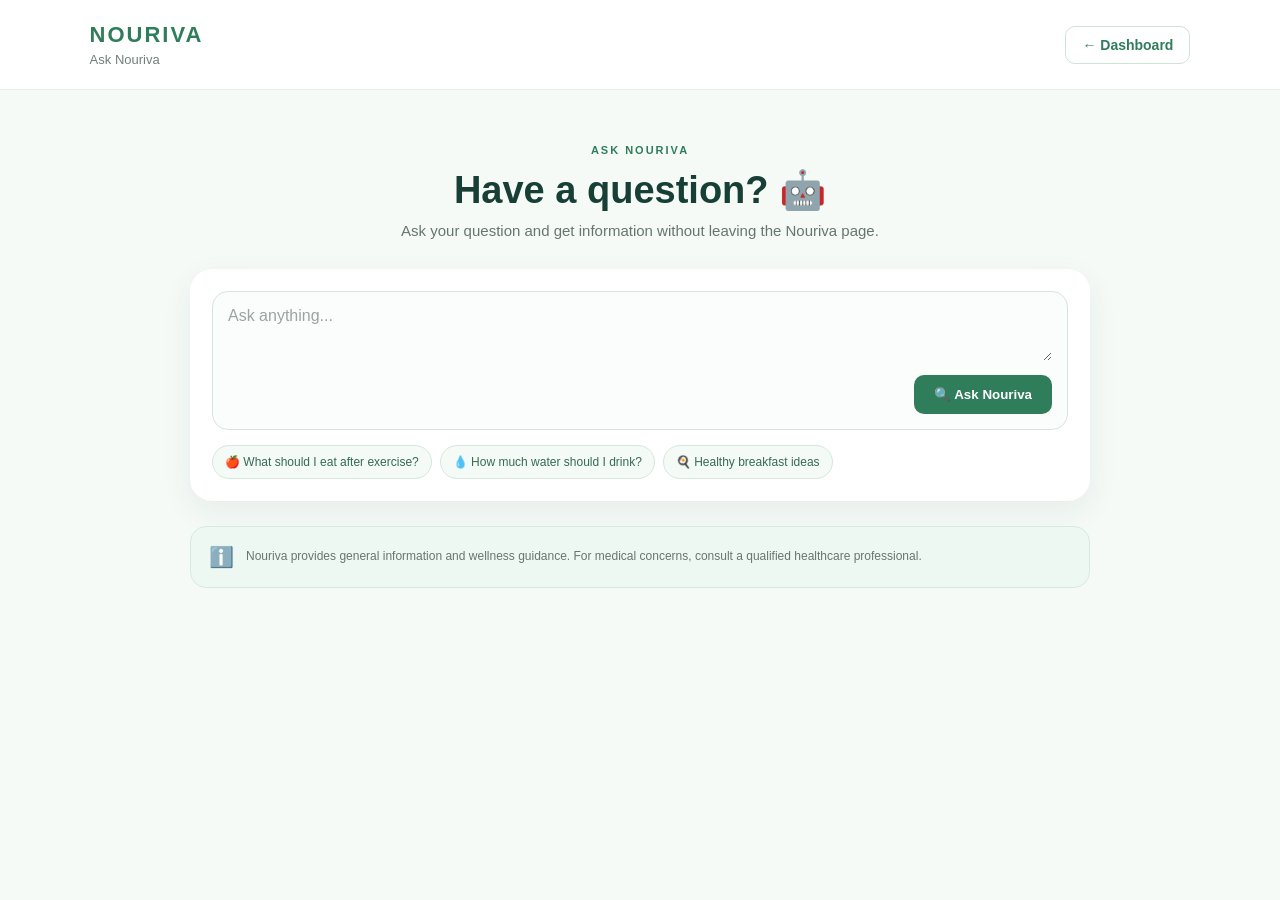
==== ask-nouriva.html @ 3e92b27c "Add files via upload" ====
<!DOCTYPE html>
<html lang="en">

<head>
    <meta charset="UTF-8">
    <meta name="viewport" content="width=device-width, initial-scale=1.0">

    <title>Nouriva - Ask Nouriva</title>

    <link rel="stylesheet" href="ask-nouriva.css">
</head>

<body>

<header class="ask-header">

    <div>
        <div class="brand">NOURIVA</div>
        <p>Ask Nouriva</p>
    </div>

    <a href="index.html" class="back-btn">
        ← Dashboard
    </a>

</header>


<main class="ask-container">

    <section class="ask-hero">

        <span>ASK NOURIVA</span>

        <h1>
            Have a question? 🤖
        </h1>

        <p>
            Ask your question and get information
            without leaving the Nouriva page.
        </p>

    </section>


    <!-- QUESTION BOX -->

    <section class="question-card">

        <div class="question-box">

            <textarea
                id="questionInput"
                placeholder="Ask anything..."
                rows="3"
            ></textarea>

            <button
                id="askButton"
                onclick="askQuestion()"
            >
                🔍 Ask Nouriva
            </button>

        </div>


        <div class="suggestions">

            <button onclick="useQuestion(
                'What should I eat after exercise?'
            )">
                🍎 What should I eat after exercise?
            </button>

            <button onclick="useQuestion(
                'How much water should I drink every day?'
            )">
                💧 How much water should I drink?
            </button>

            <button onclick="useQuestion(
                'What is a healthy breakfast?'
            )">
                🍳 Healthy breakfast ideas
            </button>

        </div>

    </section>


    <!-- ANSWER -->

    <section
        id="answerSection"
        class="answer-card hidden"
    >

        <div class="answer-heading">

            <span>ANSWER</span>

            <div id="loading">
                Searching...
            </div>

        </div>


        <div
            id="answerContent"
            class="answer-content"
        ></div>


        <div
            id="sourceArea"
            class="source-area"
        ></div>

    </section>


    <!-- NOTICE -->

    <section class="info-card">

        <div class="info-icon">
            ℹ️
        </div>

        <p>
            Nouriva provides general information and
            wellness guidance. For medical concerns,
            consult a qualified healthcare professional.
        </p>

    </section>

</main>


<script src="ask-nouriva.js"></script>

</body>
</html>
---- ask-nouriva.css ----
/* =========================
   NOURIVA ASK
========================= */

* {
    box-sizing: border-box;
    margin: 0;
    padding: 0;
}

body {
    font-family: Arial, sans-serif;
    background: #f5faf7;
    color: #173f35;
}


/* HEADER */

.ask-header {
    background: white;

    padding: 22px 7%;

    display: flex;
    align-items: center;
    justify-content: space-between;

    border-bottom: 1px solid #e2eee7;
}

.brand {
    color: #2f7d5b;

    font-size: 22px;

    font-weight: 800;

    letter-spacing: 2px;
}

.ask-header p {
    color: #718078;

    font-size: 13px;

    margin-top: 4px;
}

.back-btn {
    text-decoration: none;

    color: #2f7d5b;

    border: 1px solid #cfe2d7;

    padding: 10px 16px;

    border-radius: 10px;

    font-size: 14px;

    font-weight: 600;
}


/* MAIN */

.ask-container {
    width: 90%;

    max-width: 900px;

    margin: 50px auto;
}


/* HERO */

.ask-hero {
    text-align: center;

    margin-bottom: 30px;
}

.ask-hero span {
    color: #2f7d5b;

    font-size: 11px;

    font-weight: 700;

    letter-spacing: 2px;
}

.ask-hero h1 {
    font-size: 38px;

    margin: 10px 0;
}

.ask-hero p {
    color: #68756f;

    font-size: 15px;
}


/* QUESTION CARD */

.question-card {
    background: white;

    padding: 22px;

    border-radius: 22px;

    box-shadow:
        0 10px 30px rgba(24, 55, 43, 0.07);
}


/* QUESTION BOX */

.question-box {
    border: 1px solid #d6e5dc;

    border-radius: 16px;

    padding: 15px;

    background: #fbfdfc;
}

.question-box textarea {
    width: 100%;

    border: none;

    outline: none;

    resize: vertical;

    background: transparent;

    font-family: inherit;

    font-size: 16px;

    color: #173f35;
}

.question-box textarea::placeholder {
    color: #9aa59f;
}

.question-box button {
    display: block;

    margin-left: auto;

    margin-top: 10px;

    border: none;

    background: #2f7d5b;

    color: white;

    padding: 12px 20px;

    border-radius: 10px;

    font-weight: 700;

    cursor: pointer;

    transition: 0.2s;
}

.question-box button:hover {
    background: #245f46;
}


/* SUGGESTIONS */

.suggestions {
    display: flex;

    flex-wrap: wrap;

    gap: 8px;

    margin-top: 15px;
}

.suggestions button {
    border: 1px solid #d7e7de;

    background: #f4faf6;

    color: #356c54;

    padding: 9px 12px;

    border-radius: 20px;

    cursor: pointer;

    font-size: 12px;
}


/* ANSWER */

.answer-card {
    background: white;

    border-radius: 22px;

    padding: 25px;

    margin-top: 25px;

    box-shadow:
        0 10px 30px rgba(24, 55, 43, 0.07);
}

.hidden {
    display: none;
}

.answer-heading {
    display: flex;

    justify-content: space-between;

    align-items: center;

    border-bottom: 1px solid #edf1ee;

    padding-bottom: 15px;

    margin-bottom: 20px;
}

.answer-heading span {
    color: #2f7d5b;

    font-size: 11px;

    font-weight: 700;

    letter-spacing: 2px;
}

#loading {
    color: #7c8982;

    font-size: 12px;

    display: none;
}

.answer-content {
    color: #45554d;

    font-size: 15px;

    line-height: 1.8;

    white-space: pre-line;
}


/* SOURCES */

.source-area {
    margin-top: 20px;

    padding-top: 15px;

    border-top: 1px solid #edf1ee;
}

.source-area a {
    color: #2f7d5b;

    text-decoration: none;

    font-size: 13px;

    font-weight: 600;
}


/* INFO */

.info-card {
    display: flex;

    align-items: center;

    gap: 12px;

    background: #eef8f2;

    border: 1px solid #d8eade;

    border-radius: 16px;

    padding: 18px;

    margin-top: 25px;
}

.info-icon {
    font-size: 20px;
}

.info-card p {
    color: #68756f;

    font-size: 12px;

    line-height: 1.6;
}


/* MOBILE */

@media (max-width: 650px) {

    .ask-header {
        padding: 18px 5%;
    }

    .ask-container {
        width: 92%;

        margin: 35px auto;
    }

    .ask-hero h1 {
        font-size: 30px;
    }

    .suggestions {
        flex-direction: column;
    }

    .suggestions button {
        text-align: left;
    }

}
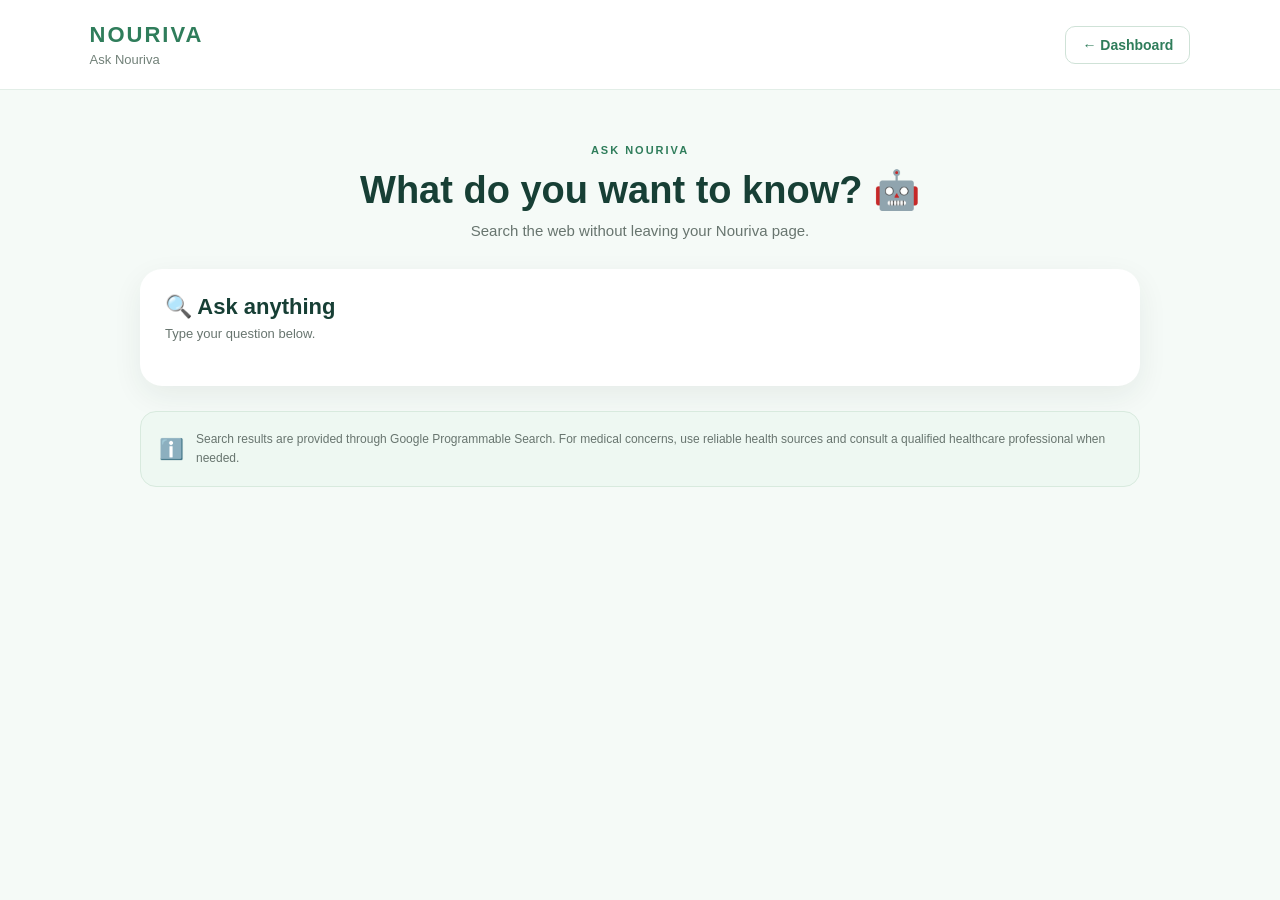
==== commit 8e059680: "Add files via upload" ====
--- a/ask-nouriva.html
+++ b/ask-nouriva.html
@@ -2,128 +2,114 @@
 <html lang="en">
 
 <head>
+
     <meta charset="UTF-8">
-    <meta name="viewport" content="width=device-width, initial-scale=1.0">
+
+    <meta
+        name="viewport"
+        content="width=device-width, initial-scale=1.0"
+    >
 
     <title>Nouriva - Ask Nouriva</title>
 
-    <link rel="stylesheet" href="ask-nouriva.css">
+    <link
+        rel="stylesheet"
+        href="ask-nouriva.css"
+    >
+
+    <!-- GOOGLE PROGRAMMABLE SEARCH -->
+
+    <script
+        async
+        src="https://cse.google.com/cse.js?cx=YOUR_SEARCH_ENGINE_ID"
+    ></script>
+
 </head>
 
+
 <body>
+
 
 <header class="ask-header">
 
     <div>
-        <div class="brand">NOURIVA</div>
-        <p>Ask Nouriva</p>
+
+        <div class="brand">
+            NOURIVA
+        </div>
+
+        <p>
+            Ask Nouriva
+        </p>
+
     </div>
 
-    <a href="index.html" class="back-btn">
+
+    <a
+        href="index.html"
+        class="back-btn"
+    >
         ← Dashboard
     </a>
 
 </header>
 
 
+
 <main class="ask-container">
+
+
+    <!-- HERO -->
 
     <section class="ask-hero">
 
-        <span>ASK NOURIVA</span>
+        <span>
+            ASK NOURIVA
+        </span>
 
         <h1>
-            Have a question? 🤖
+            What do you want to know? 🤖
         </h1>
 
         <p>
-            Ask your question and get information
-            without leaving the Nouriva page.
+            Search the web without leaving
+            your Nouriva page.
         </p>
 
     </section>
 
 
-    <!-- QUESTION BOX -->
 
-    <section class="question-card">
+    <!-- GOOGLE SEARCH -->
 
-        <div class="question-box">
+    <section class="search-card">
 
-            <textarea
-                id="questionInput"
-                placeholder="Ask anything..."
-                rows="3"
-            ></textarea>
+        <div class="search-title">
 
-            <button
-                id="askButton"
-                onclick="askQuestion()"
-            >
-                🔍 Ask Nouriva
-            </button>
+            <h2>
+                🔍 Ask anything
+            </h2>
+
+            <p>
+                Type your question below.
+            </p>
 
         </div>
 
 
-        <div class="suggestions">
+        <!-- GOOGLE SEARCH BOX + RESULTS -->
 
-            <button onclick="useQuestion(
-                'What should I eat after exercise?'
-            )">
-                🍎 What should I eat after exercise?
-            </button>
+        <div class="google-search-area">
 
-            <button onclick="useQuestion(
-                'How much water should I drink every day?'
-            )">
-                💧 How much water should I drink?
-            </button>
-
-            <button onclick="useQuestion(
-                'What is a healthy breakfast?'
-            )">
-                🍳 Healthy breakfast ideas
-            </button>
+            <div class="gcse-search"></div>
 
         </div>
 
     </section>
 
 
-    <!-- ANSWER -->
 
-    <section
-        id="answerSection"
-        class="answer-card hidden"
-    >
-
-        <div class="answer-heading">
-
-            <span>ANSWER</span>
-
-            <div id="loading">
-                Searching...
-            </div>
-
-        </div>
-
-
-        <div
-            id="answerContent"
-            class="answer-content"
-        ></div>
-
-
-        <div
-            id="sourceArea"
-            class="source-area"
-        ></div>
-
-    </section>
-
-
-    <!-- NOTICE -->
+    <!-- INFO -->
 
     <section class="info-card">
 
@@ -132,17 +118,19 @@
         </div>
 
         <p>
-            Nouriva provides general information and
-            wellness guidance. For medical concerns,
-            consult a qualified healthcare professional.
+            Search results are provided through
+            Google Programmable Search. For
+            medical concerns, use reliable health
+            sources and consult a qualified
+            healthcare professional when needed.
         </p>
 
     </section>
 
+
 </main>
 
 
-<script src="ask-nouriva.js"></script>
+</body>
 
-</body>
 </html>
--- a/ask-nouriva.css
+++ b/ask-nouriva.css
@@ -8,28 +8,41 @@
     padding: 0;
 }
 
+
 body {
+
     font-family: Arial, sans-serif;
+
     background: #f5faf7;
+
     color: #173f35;
-}
-
-
-/* HEADER */
+
+}
+
+
+/* =========================
+   HEADER
+========================= */
 
 .ask-header {
+
     background: white;
 
     padding: 22px 7%;
 
     display: flex;
+
     align-items: center;
+
     justify-content: space-between;
 
     border-bottom: 1px solid #e2eee7;
-}
+
+}
+
 
 .brand {
+
     color: #2f7d5b;
 
     font-size: 22px;
@@ -37,17 +50,23 @@
     font-weight: 800;
 
     letter-spacing: 2px;
-}
+
+}
+
 
 .ask-header p {
+
     color: #718078;
 
     font-size: 13px;
 
     margin-top: 4px;
-}
+
+}
+
 
 .back-btn {
+
     text-decoration: none;
 
     color: #2f7d5b;
@@ -61,29 +80,40 @@
     font-size: 14px;
 
     font-weight: 600;
-}
-
-
-/* MAIN */
+
+}
+
+
+/* =========================
+   MAIN
+========================= */
 
 .ask-container {
+
     width: 90%;
 
-    max-width: 900px;
+    max-width: 1000px;
 
     margin: 50px auto;
-}
-
-
-/* HERO */
+
+}
+
+
+/* =========================
+   HERO
+========================= */
 
 .ask-hero {
+
     text-align: center;
 
     margin-bottom: 30px;
-}
+
+}
+
 
 .ask-hero span {
+
     color: #2f7d5b;
 
     font-size: 11px;
@@ -91,267 +121,253 @@
     font-weight: 700;
 
     letter-spacing: 2px;
-}
+
+}
+
 
 .ask-hero h1 {
+
     font-size: 38px;
 
     margin: 10px 0;
-}
+
+}
+
 
 .ask-hero p {
+
     color: #68756f;
 
     font-size: 15px;
-}
-
-
-/* QUESTION CARD */
-
-.question-card {
+
+}
+
+
+/* =========================
+   SEARCH CARD
+========================= */
+
+.search-card {
+
     background: white;
 
-    padding: 22px;
-
     border-radius: 22px;
 
+    padding: 25px;
+
     box-shadow:
-        0 10px 30px rgba(24, 55, 43, 0.07);
-}
-
-
-/* QUESTION BOX */
-
-.question-box {
-    border: 1px solid #d6e5dc;
+        0 10px 30px
+        rgba(24, 55, 43, 0.07);
+
+}
+
+
+.search-title {
+
+    margin-bottom: 20px;
+
+}
+
+
+.search-title h2 {
+
+    font-size: 22px;
+
+    margin-bottom: 6px;
+
+}
+
+
+.search-title p {
+
+    color: #68756f;
+
+    font-size: 13px;
+
+}
+
+
+/* =========================
+   GOOGLE SEARCH AREA
+========================= */
+
+.google-search-area {
+
+    width: 100%;
+
+}
+
+
+/*
+   Google search input
+*/
+
+.gsc-control-cse {
+
+    border: none !important;
+
+    padding: 0 !important;
+
+    background: transparent !important;
+
+}
+
+
+.gsc-input-box {
+
+    border-radius: 12px !important;
+
+    border: 1px solid #d6e5dc !important;
+
+    min-height: 45px;
+
+}
+
+
+.gsc-search-button-v2 {
+
+    background: #2f7d5b !important;
+
+    border-color: #2f7d5b !important;
+
+    border-radius: 10px !important;
+
+    padding: 12px 18px !important;
+
+}
+
+
+.gsc-search-button-v2:hover {
+
+    background: #245f46 !important;
+
+}
+
+
+/* =========================
+   GOOGLE RESULTS
+========================= */
+
+.gsc-result {
+
+    padding: 18px 0 !important;
+
+}
+
+
+.gs-title {
+
+    color: #2f7d5b !important;
+
+}
+
+
+.gs-title b {
+
+    color: #2f7d5b !important;
+
+}
+
+
+.gs-snippet {
+
+    color: #53635b !important;
+
+    line-height: 1.6 !important;
+
+}
+
+
+.gsc-url-top {
+
+    color: #718078 !important;
+
+}
+
+
+.gsc-results {
+
+    width: 100% !important;
+
+}
+
+
+/* =========================
+   INFO
+========================= */
+
+.info-card {
+
+    display: flex;
+
+    align-items: center;
+
+    gap: 12px;
+
+    background: #eef8f2;
+
+    border: 1px solid #d8eade;
 
     border-radius: 16px;
 
-    padding: 15px;
-
-    background: #fbfdfc;
-}
-
-.question-box textarea {
-    width: 100%;
-
-    border: none;
-
-    outline: none;
-
-    resize: vertical;
-
-    background: transparent;
-
-    font-family: inherit;
-
-    font-size: 16px;
-
-    color: #173f35;
-}
-
-.question-box textarea::placeholder {
-    color: #9aa59f;
-}
-
-.question-box button {
-    display: block;
-
-    margin-left: auto;
-
-    margin-top: 10px;
-
-    border: none;
-
-    background: #2f7d5b;
-
-    color: white;
-
-    padding: 12px 20px;
-
-    border-radius: 10px;
-
-    font-weight: 700;
-
-    cursor: pointer;
-
-    transition: 0.2s;
-}
-
-.question-box button:hover {
-    background: #245f46;
-}
-
-
-/* SUGGESTIONS */
-
-.suggestions {
-    display: flex;
-
-    flex-wrap: wrap;
-
-    gap: 8px;
-
-    margin-top: 15px;
-}
-
-.suggestions button {
-    border: 1px solid #d7e7de;
-
-    background: #f4faf6;
-
-    color: #356c54;
-
-    padding: 9px 12px;
-
-    border-radius: 20px;
-
-    cursor: pointer;
+    padding: 18px;
+
+    margin-top: 25px;
+
+}
+
+
+.info-icon {
+
+    font-size: 20px;
+
+}
+
+
+.info-card p {
+
+    color: #68756f;
 
     font-size: 12px;
-}
-
-
-/* ANSWER */
-
-.answer-card {
-    background: white;
-
-    border-radius: 22px;
-
-    padding: 25px;
-
-    margin-top: 25px;
-
-    box-shadow:
-        0 10px 30px rgba(24, 55, 43, 0.07);
-}
-
-.hidden {
-    display: none;
-}
-
-.answer-heading {
-    display: flex;
-
-    justify-content: space-between;
-
-    align-items: center;
-
-    border-bottom: 1px solid #edf1ee;
-
-    padding-bottom: 15px;
-
-    margin-bottom: 20px;
-}
-
-.answer-heading span {
-    color: #2f7d5b;
-
-    font-size: 11px;
-
-    font-weight: 700;
-
-    letter-spacing: 2px;
-}
-
-#loading {
-    color: #7c8982;
-
-    font-size: 12px;
-
-    display: none;
-}
-
-.answer-content {
-    color: #45554d;
-
-    font-size: 15px;
-
-    line-height: 1.8;
-
-    white-space: pre-line;
-}
-
-
-/* SOURCES */
-
-.source-area {
-    margin-top: 20px;
-
-    padding-top: 15px;
-
-    border-top: 1px solid #edf1ee;
-}
-
-.source-area a {
-    color: #2f7d5b;
-
-    text-decoration: none;
-
-    font-size: 13px;
-
-    font-weight: 600;
-}
-
-
-/* INFO */
-
-.info-card {
-    display: flex;
-
-    align-items: center;
-
-    gap: 12px;
-
-    background: #eef8f2;
-
-    border: 1px solid #d8eade;
-
-    border-radius: 16px;
-
-    padding: 18px;
-
-    margin-top: 25px;
-}
-
-.info-icon {
-    font-size: 20px;
-}
-
-.info-card p {
-    color: #68756f;
-
-    font-size: 12px;
 
     line-height: 1.6;
-}
-
-
-/* MOBILE */
+
+}
+
+
+/* =========================
+   MOBILE
+========================= */
 
 @media (max-width: 650px) {
 
     .ask-header {
+
         padding: 18px 5%;
+
     }
 
+
     .ask-container {
+
         width: 92%;
 
         margin: 35px auto;
+
     }
 
+
     .ask-hero h1 {
+
         font-size: 30px;
+
     }
 
-    .suggestions {
-        flex-direction: column;
+
+    .search-card {
+
+        padding: 18px;
+
     }
 
-    .suggestions button {
-        text-align: left;
-    }
-
 }
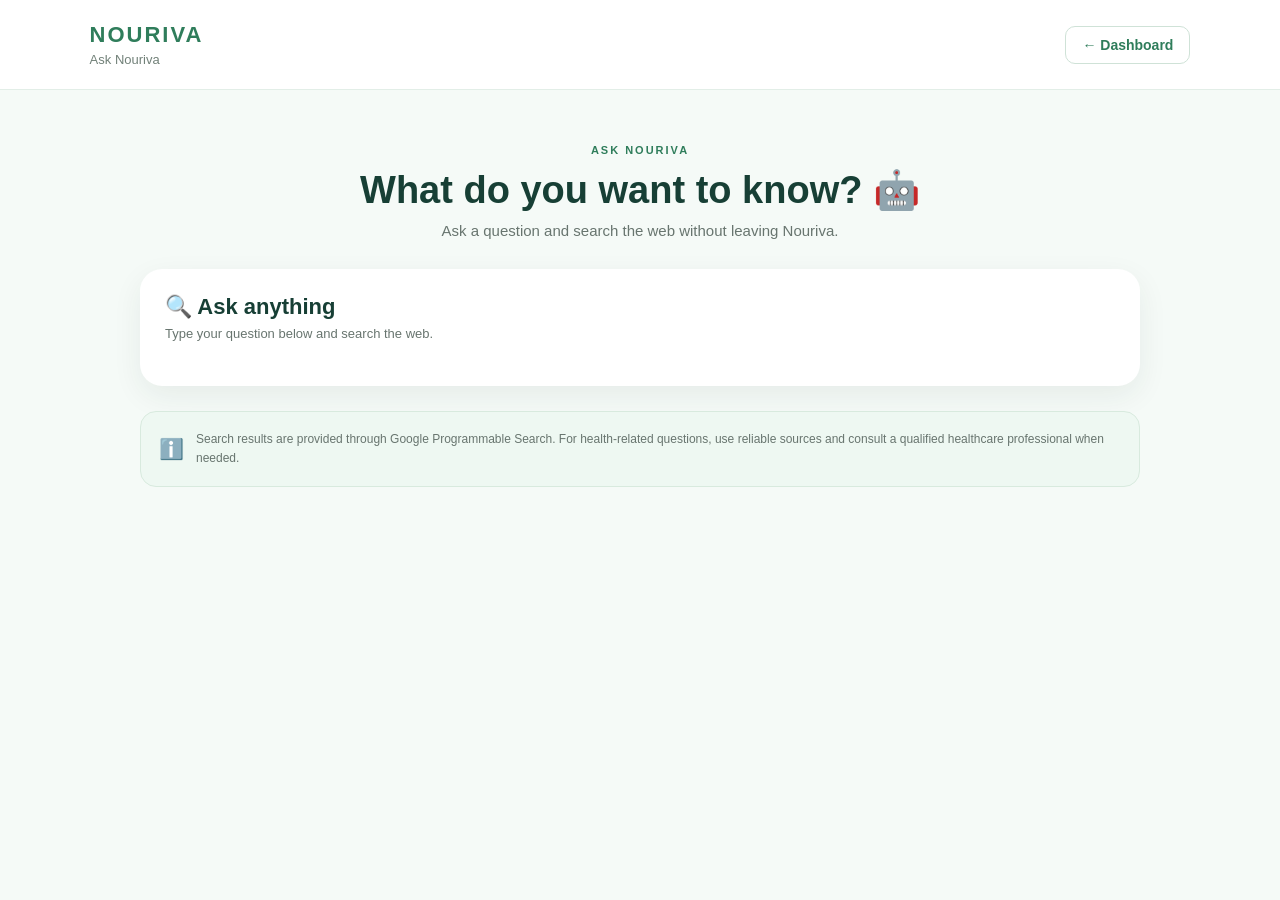
==== commit f16fe528: "Add files via upload" ====
--- a/ask-nouriva.html
+++ b/ask-nouriva.html
@@ -12,16 +12,20 @@
 
     <title>Nouriva - Ask Nouriva</title>
 
+
+    <!-- Nouriva CSS -->
+
     <link
         rel="stylesheet"
         href="ask-nouriva.css"
     >
 
+
     <!-- GOOGLE PROGRAMMABLE SEARCH -->
 
     <script
         async
-        src="https://cse.google.com/cse.js?cx=YOUR_SEARCH_ENGINE_ID"
+        src="https://cse.google.com/cse.js?cx=a5b6b9ecfd227401f"
     ></script>
 
 </head>
@@ -30,105 +34,128 @@
 <body>
 
 
-<header class="ask-header">
+    <!-- =========================
+         HEADER
+    ========================== -->
 
-    <div>
+    <header class="ask-header">
 
-        <div class="brand">
-            NOURIVA
-        </div>
+        <div>
 
-        <p>
-            Ask Nouriva
-        </p>
-
-    </div>
-
-
-    <a
-        href="index.html"
-        class="back-btn"
-    >
-        ← Dashboard
-    </a>
-
-</header>
-
-
-
-<main class="ask-container">
-
-
-    <!-- HERO -->
-
-    <section class="ask-hero">
-
-        <span>
-            ASK NOURIVA
-        </span>
-
-        <h1>
-            What do you want to know? 🤖
-        </h1>
-
-        <p>
-            Search the web without leaving
-            your Nouriva page.
-        </p>
-
-    </section>
-
-
-
-    <!-- GOOGLE SEARCH -->
-
-    <section class="search-card">
-
-        <div class="search-title">
-
-            <h2>
-                🔍 Ask anything
-            </h2>
+            <div class="brand">
+                NOURIVA
+            </div>
 
             <p>
-                Type your question below.
+                Ask Nouriva
             </p>
 
         </div>
 
 
-        <!-- GOOGLE SEARCH BOX + RESULTS -->
+        <a
+            href="index.html"
+            class="back-btn"
+        >
+            ← Dashboard
+        </a>
 
-        <div class="google-search-area">
-
-            <div class="gcse-search"></div>
-
-        </div>
-
-    </section>
+    </header>
 
 
 
-    <!-- INFO -->
+    <!-- =========================
+         MAIN
+    ========================== -->
 
-    <section class="info-card">
-
-        <div class="info-icon">
-            ℹ️
-        </div>
-
-        <p>
-            Search results are provided through
-            Google Programmable Search. For
-            medical concerns, use reliable health
-            sources and consult a qualified
-            healthcare professional when needed.
-        </p>
-
-    </section>
+    <main class="ask-container">
 
 
-</main>
+        <!-- HERO -->
+
+        <section class="ask-hero">
+
+            <span>
+                ASK NOURIVA
+            </span>
+
+
+            <h1>
+                What do you want to know? 🤖
+            </h1>
+
+
+            <p>
+                Ask a question and search the web
+                without leaving Nouriva.
+            </p>
+
+        </section>
+
+
+
+        <!-- =========================
+             GOOGLE SEARCH
+        ========================== -->
+
+        <section class="search-card">
+
+
+            <div class="search-title">
+
+                <h2>
+                    🔍 Ask anything
+                </h2>
+
+
+                <p>
+                    Type your question below and
+                    search the web.
+                </p>
+
+            </div>
+
+
+
+            <!-- GOOGLE SEARCH BOX + RESULTS -->
+
+            <div class="google-search-area">
+
+                <div class="gcse-search"></div>
+
+            </div>
+
+
+        </section>
+
+
+
+        <!-- =========================
+             INFORMATION
+        ========================== -->
+
+        <section class="info-card">
+
+
+            <div class="info-icon">
+                ℹ️
+            </div>
+
+
+            <p>
+                Search results are provided through
+                Google Programmable Search.
+                For health-related questions,
+                use reliable sources and consult
+                a qualified healthcare professional
+                when needed.
+            </p>
+
+
+        </section>
+
+
+    </main>
 
 
 </body>
